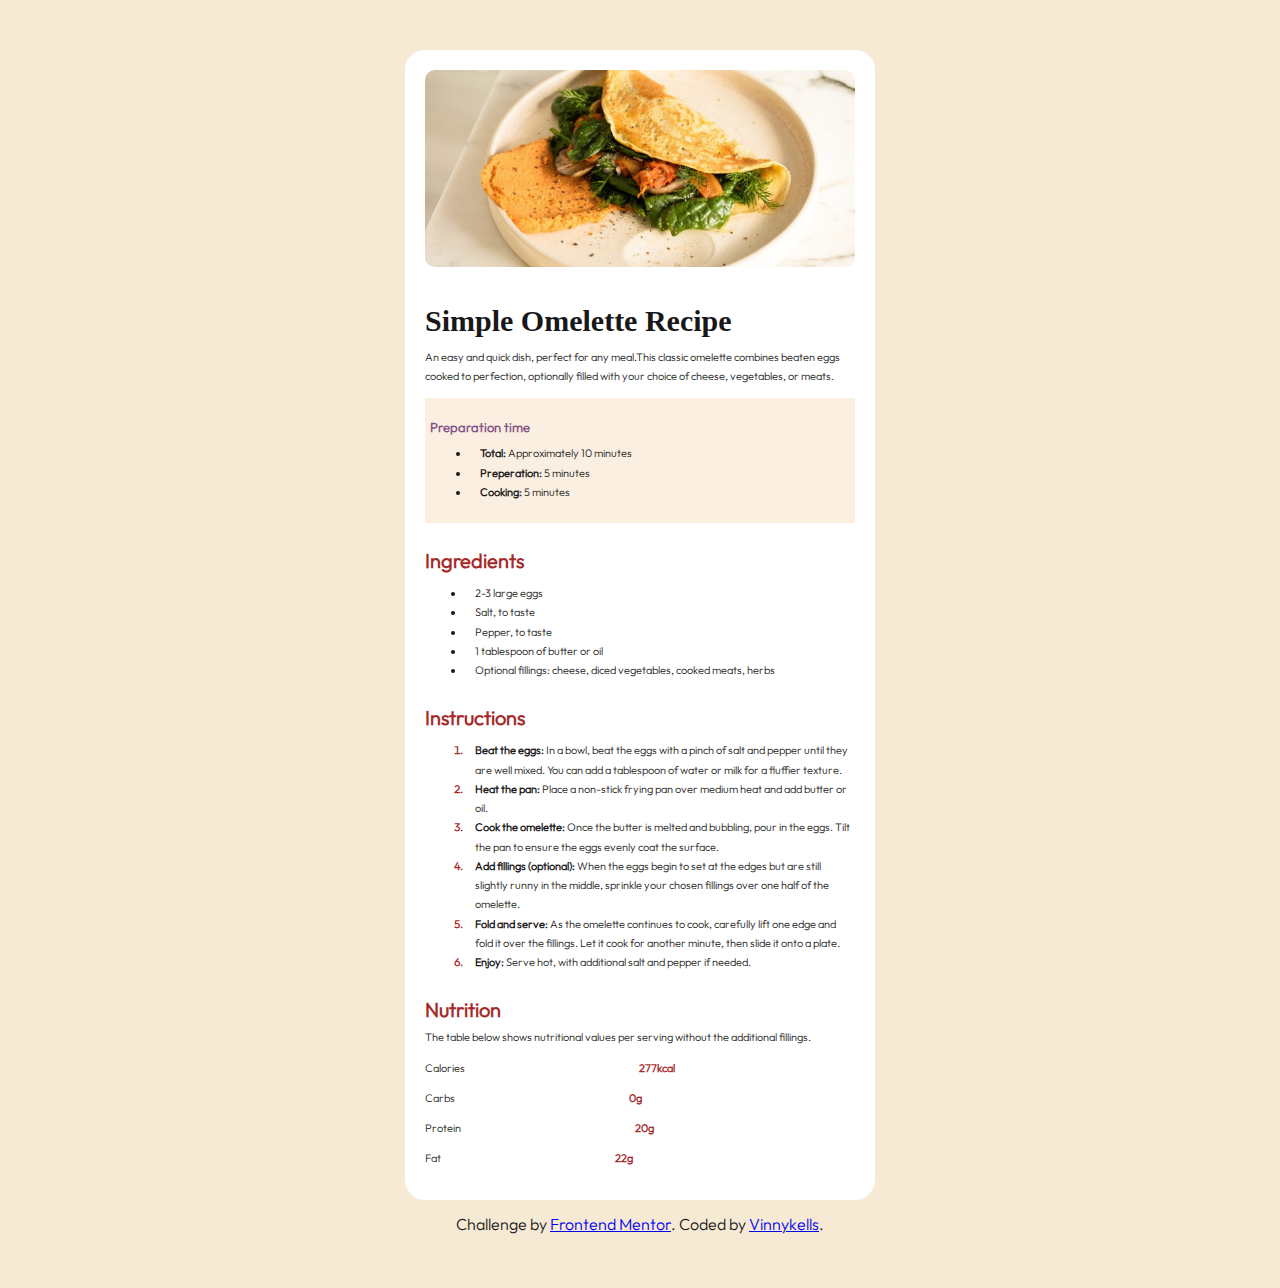
==== index.html @ d1f775e0 "Simple Recipe: Omlette" ====
<!DOCTYPE html>
<html lang="en">
  <head>
    <meta charset="UTF-8" />
    <meta name="viewport" content="width=device-width, initial-scale=1.0" />
    <title>Recipe page</title>
    <link
      rel="icon"
      type="image/png"
      sizes="32x32"
      href="./assets/images/favicon-32x32.png"
    />
    <link rel="stylesheet" href="index.css" />
  </head>
  <body>
    <div class="page">
      <div class="contain">
        <img
          src="/assets/images/image-omelette.jpeg"
          alt=""
          class="recipe-image"
        />

        <div class="recipe-header">
          <h1>Simple Omelette Recipe</h1>
          <p>
            An easy and quick dish, perfect for any meal.This classic omelette
            combines beaten eggs cooked to perfection, optionally filled with
            your choice of cheese, vegetables, or meats.
          </p>

          <div class="preparation">
            <h3>Preparation time</h3>
            <ul>
              <li><strong>Total:</strong> Approximately 10 minutes</li>
              <li><strong>Preperation:</strong> 5 minutes</li>
              <li><strong>Cooking:</strong> 5 minutes</li>
            </ul>
          </div>

          <div>
            <h3>Ingredients</h3>
            <ul>
              <li>2-3 large eggs</li>
              <li>Salt, to taste</li>
              <li>Pepper, to taste</li>
              <li>1 tablespoon of butter or oil</li>
              <li>
                Optional fillings: cheese, diced vegetables, cooked meats, herbs
              </li>
            </ul>
          </div>

          <div class="instructions">
            <h3>Instructions</h3>
            <ol>
              <li>
                <strong>Beat the eggs:</strong> In a bowl, beat the eggs with a
                pinch of salt and pepper until they are well mixed. You can add
                a tablespoon of water or milk for a fluffier texture.
              </li>
              <li>
                <strong>Heat the pan:</strong> Place a non-stick frying pan over
                medium heat and add butter or oil.
              </li>
              <li>
                <strong>Cook the omelette:</strong> Once the butter is melted
                and bubbling, pour in the eggs. Tilt the pan to ensure the eggs
                evenly coat the surface.
              </li>
              <li>
                <strong>Add fillings (optional):</strong> When the eggs begin to
                set at the edges but are still slightly runny in the middle,
                sprinkle your chosen fillings over one half of the omelette.
              </li>
              <li>
                <strong>Fold and serve:</strong> As the omelette continues to
                cook, carefully lift one edge and fold it over the fillings. Let
                it cook for another minute, then slide it onto a plate.
              </li>
              <li>
                <strong>Enjoy:</strong> Serve hot, with additional salt and
                pepper if needed.
              </li>
            </ol>
          </div>

          <div class="nutrition">
            <h3>Nutrition</h3>
            <p>
              The table below shows nutritional values per serving without the
              additional fillings.
            </p>
            <p>Calories <strong>277kcal </strong></p>
            <p>Carbs <strong>0g</strong></p>
            <p>Protein <strong>20g</strong></p>
            <p>Fat <strong>22g </strong></p>
          </div>
        </div>
      </div>
    </div>

    <div class="attribution">
      Challenge by
      <a href="https://www.frontendmentor.io?ref=challenge" target="_blank"
        >Frontend Mentor</a
      >. Coded by <a href="#">Vinnykells</a>.
    </div>
  </body>
</html>
---- index.css ----
body {
background-color: #f6ead4;
font-family:'outfit';
line-height: 1.75;
color: rgb(25, 24, 24);
margin: 50px;
box-sizing: border-box;
}

@font-face {
  font-family: outfit;
  src: url('assets/fonts/young-serif/YoungSerif-Regular.ttf');
  src: url('assets/fonts/outfit/Outfit-VariableFont_wght.ttf');
  src: url('assets/fonts/outfit/static/Outfit-Light.ttf');
}

img {
  width: 100%;
  height: auto;
  border-radius: 10px;
  align-items: center;
}

.contain {
display:flexbox;
width: 430px;
padding: 20px;
border-radius: 20px;
background-color: white;
margin: 10px auto;
overflow: hidden;
}

h1{
  font-size: 30px;
  margin-bottom: -10px;
  font-family: classic;
  font-weight: light;
}

h3 {
  color: brown;
  margin-bottom: -10px;
  font-size: 20px;
}

p, li {
  font-size: 11px;
}

.preparation{
  background-color: rgb(250, 239, 225);
  padding: 5px;
}

.preparation h3 {
  color: rgb(133, 84, 133);
  font-size: 13px;
}

ol li::marker {
  color: brown;
  font-weight: bold;
}

.nutrition strong {
  color: brown;
  margin-left: 40%;
}

li{
  padding-left: 10px;
}

.attribution {
text-align: center;
}


@media  (max-width: 768px) {

}
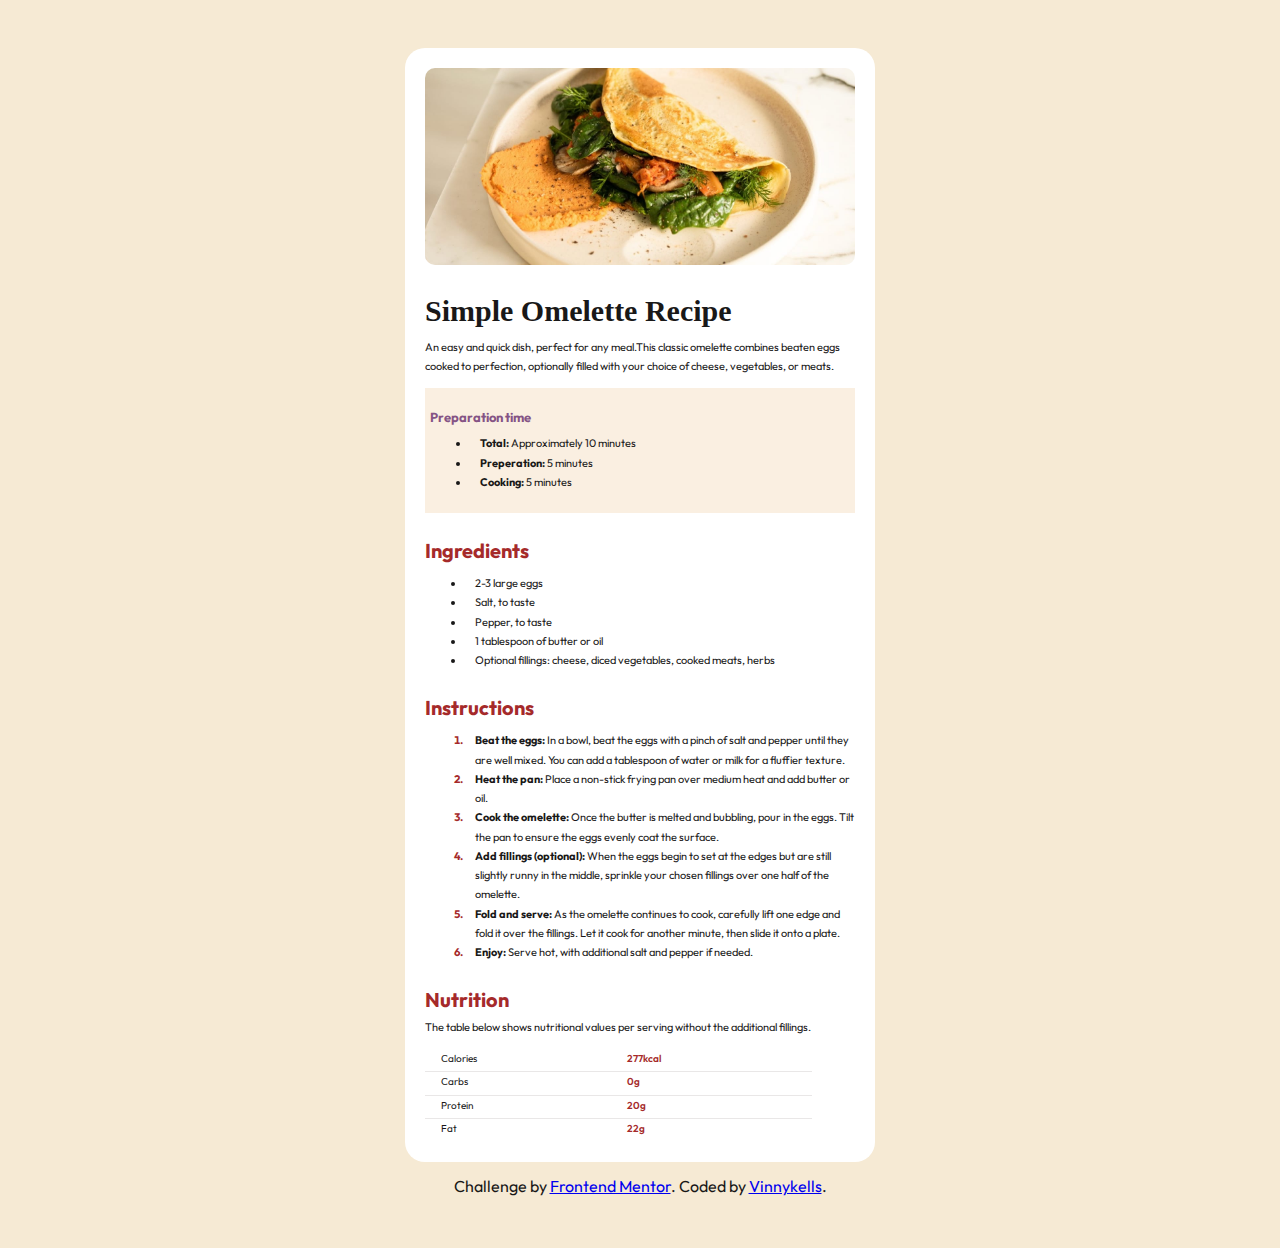
==== commit f177bf74: "Finishin touches to table and project" ====
--- a/index.html
+++ b/index.html
@@ -91,10 +91,24 @@
               The table below shows nutritional values per serving without the
               additional fillings.
             </p>
-            <p>Calories <strong>277kcal </strong></p>
-            <p>Carbs <strong>0g</strong></p>
-            <p>Protein <strong>20g</strong></p>
-            <p>Fat <strong>22g </strong></p>
+            <table class="nutrition-table">
+              <tr>
+                <td data-cell="nutrient">Calories</td>
+                <td data-cell="nutrient-value">277kcal</td>
+              </tr>
+              <tr>
+                <td data-cell="nutrient">Carbs</td>
+                <td data-cell="nutrient-value">0g</td>
+              </tr>
+              <tr>
+                <td data-cell="nutrient">Protein</td>
+                <td data-cell="nutrient-value">20g</td>
+              </tr>
+              <tr>
+                <td data-cell="nutrient">Fat</td>
+                <td data-cell="nutrient-value">22g</td>
+              </tr>
+            </table>
           </div>
         </div>
       </div>
--- a/index.css
+++ b/index.css
@@ -1,41 +1,40 @@
 body {
-background-color: #f6ead4;
-font-family:'outfit';
-line-height: 1.75;
-color: rgb(25, 24, 24);
-margin: 50px;
-box-sizing: border-box;
+  background-color: #f6ead4;
+  font-family: 'Outfit';
+  line-height: 1.75;
+  color: rgb(25, 24, 24);
+  margin: 3rem;
+  box-sizing: border-box;
 }
 
 @font-face {
-  font-family: outfit;
-  src: url('assets/fonts/young-serif/YoungSerif-Regular.ttf');
-  src: url('assets/fonts/outfit/Outfit-VariableFont_wght.ttf');
-  src: url('assets/fonts/outfit/static/Outfit-Light.ttf');
+  font-family: 'Outfit';
+  src: url('assets/fonts/outfit/Outfit-VariableFont_wght.ttf') format('truetype');
 }
 
 img {
   width: 100%;
   height: auto;
   border-radius: 10px;
-  align-items: center;
 }
 
 .contain {
-display:flexbox;
-width: 430px;
-padding: 20px;
-border-radius: 20px;
-background-color: white;
-margin: 10px auto;
-overflow: hidden;
+  display: flex;
+  flex-direction: column;
+  width: 90%;
+  max-width: 430px;
+  padding: 20px;
+  border-radius: 20px;
+  background-color: white;
+  margin: 10px auto;
+  overflow: hidden;
 }
 
-h1{
+h1 {
   font-size: 30px;
   margin-bottom: -10px;
-  font-family: classic;
-  font-weight: light;
+  font-family: 'classic';
+  font-weight: 550; 
 }
 
 h3 {
@@ -48,7 +47,7 @@
   font-size: 11px;
 }
 
-.preparation{
+.preparation {
   background-color: rgb(250, 239, 225);
   padding: 5px;
 }
@@ -63,20 +62,53 @@
   font-weight: bold;
 }
 
-.nutrition strong {
-  color: brown;
-  margin-left: 40%;
-}
-
-li{
+li {
   padding-left: 10px;
 }
 
-.attribution {
-text-align: center;
+table {
+    border-collapse: collapse;
+    width: 90%;
 }
 
+tr {
+    font-size: 10px;
+    display: grid;
+    grid-template-columns: repeat(2, 1fr);
+    padding-left: 15px;
+    padding-bottom: 3px;
+}
 
-@media  (max-width: 768px) {
+table tr:not(:last-child) {
+  border-bottom: 1px solid rgb(233, 231, 231);
+}
 
+[data-cell="nutrient-value"] {
+    color: brown;
+    font-weight:600;
+}
+
+.attribution {
+  text-align: center;
+}
+
+@media (max-width: 768px) {
+  .contain {
+    width: 100%;
+    padding: 10px;
+  }
+
+  h1 {
+    font-size: 24px;
+    line-height: 1.1;
+    margin-bottom: 5px;
+  }
+
+  h3 {
+    font-size: 16px;
+  }
+
+  p, li {
+    font-size: 10px;
+  }
 }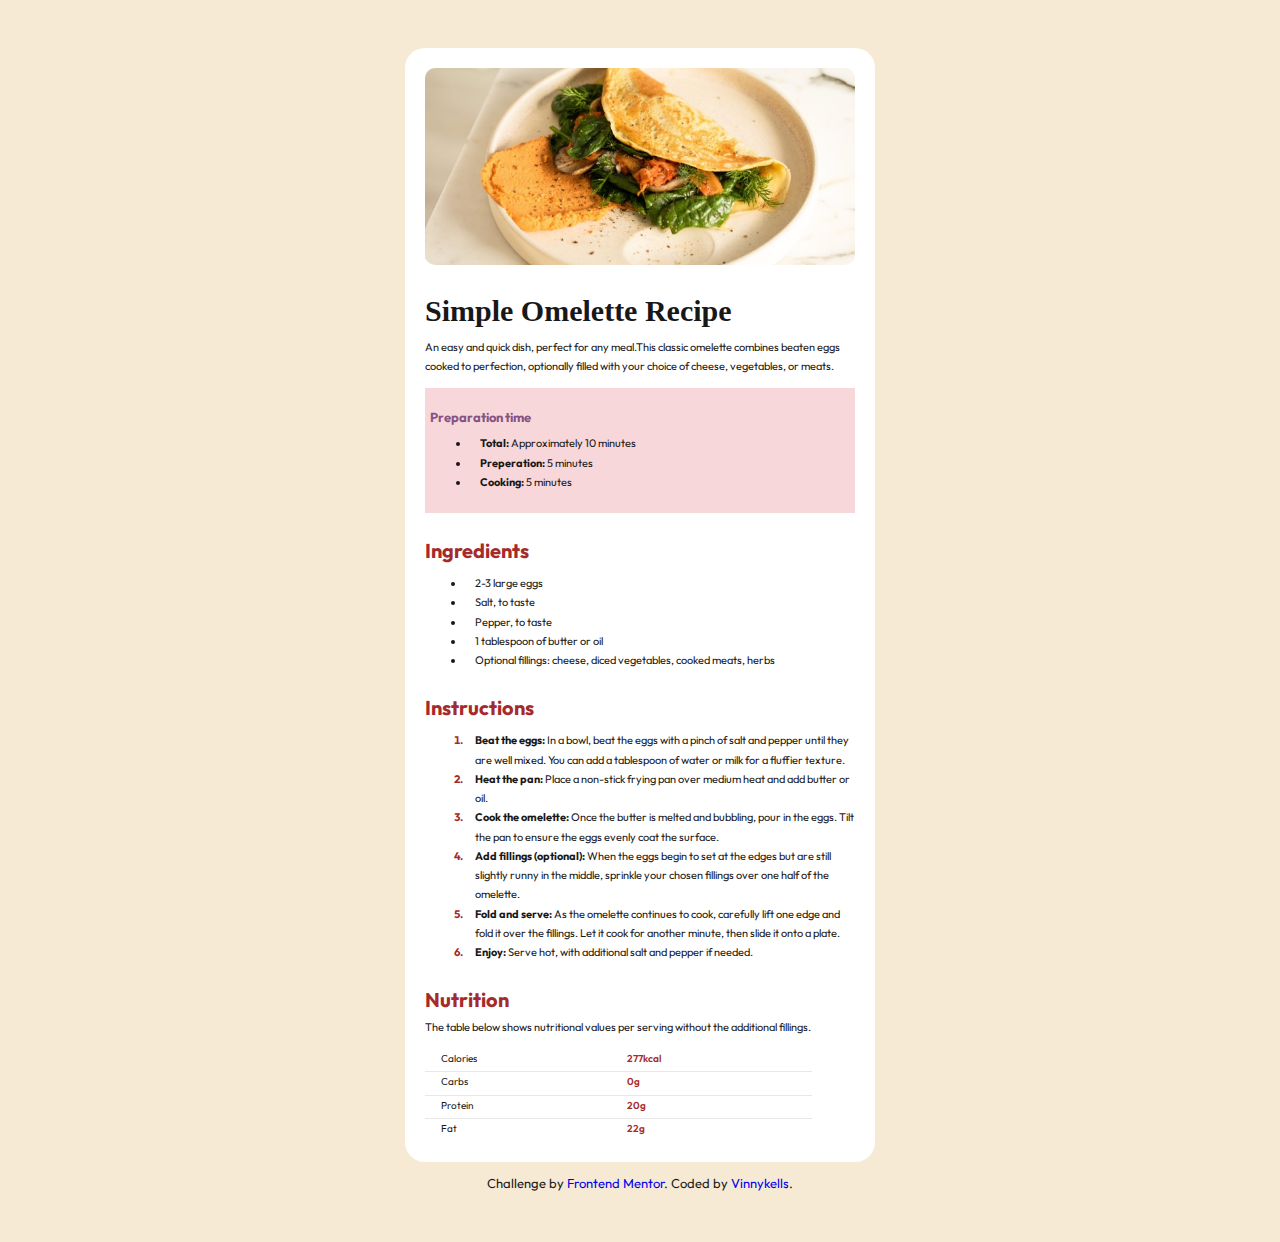
==== commit f17c8686: "Updated favicon" ====
--- a/index.html
+++ b/index.html
@@ -8,7 +8,7 @@
       rel="icon"
       type="image/png"
       sizes="32x32"
-      href="./assets/images/favicon-32x32.png"
+      href="./assets/images/image-omelette.jpeg"
     />
     <link rel="stylesheet" href="index.css" />
   </head>
--- a/index.css
+++ b/index.css
@@ -48,7 +48,7 @@
 }
 
 .preparation {
-  background-color: rgb(250, 239, 225);
+  background-color: rgb(248, 215, 218);
   padding: 5px;
 }
 
@@ -85,14 +85,26 @@
 
 [data-cell="nutrient-value"] {
     color: brown;
-    font-weight:600;
+   font-weight:600;
 }
 
 .attribution {
   text-align: center;
 }
 
+.attribution a{
+  text-decoration: none;
+}
+
+.attribution a:hover{
+  text-decoration: underline;
+}
+
 @media (max-width: 768px) {
+body{
+  margin-left: 1.65rem;
+}
+
   .contain {
     width: 100%;
     padding: 10px;
@@ -111,4 +123,8 @@
   p, li {
     font-size: 10px;
   }
+}
+
+.attribution{
+  font-size: 13px;
 }